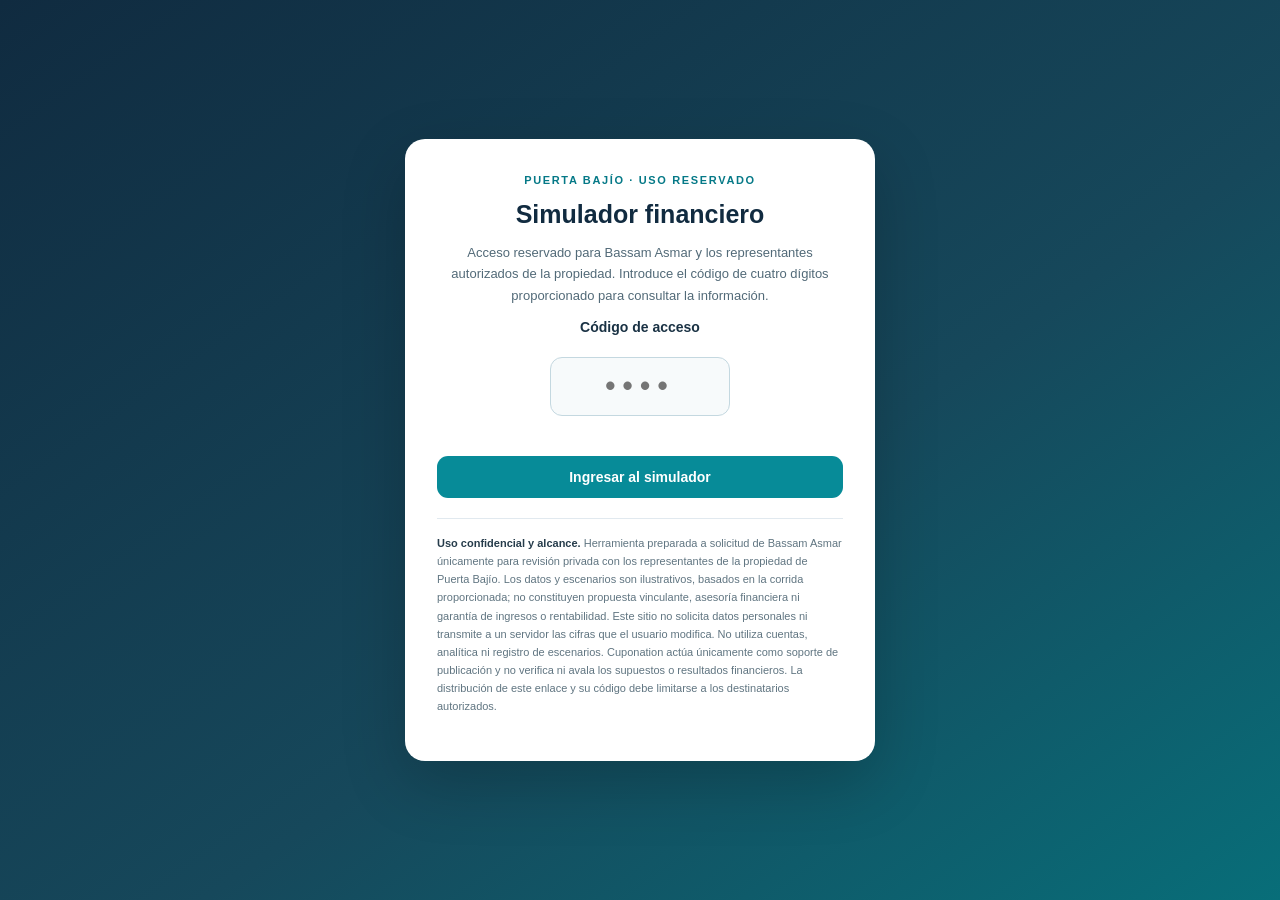
==== acceso-puerta-bajio/index.html @ e91fac0a "Publish gated Puerta Bajio simulator on fresh URL to avoid cached ungated version" ====
<!doctype html>
<html lang="es">
<head>
<meta charset="utf-8"/><meta name="viewport" content="width=device-width,initial-scale=1"/>
<meta name="theme-color" content="#102b40"/>
<title>Puerta Bajío | Simulador de Inversión Regus</title>
<style>
:root{--navy:#112b40;--teal:#08a6b5;--aqua:#dcf8f9;--ink:#1a3244;--muted:#697f8d;--border:#dbe6eb;--bg:#f4f8fa;--white:#fff;--green:#078466;--red:#d04d5e;--shadow:0 8px 32px rgba(15,53,76,.06)}
*{box-sizing:border-box}body{margin:0;color:var(--ink);font-family:Inter,Segoe UI,Arial,sans-serif;background:var(--bg);font-size:14px}button,input,select{font:inherit}button{cursor:pointer}header{background:var(--navy);color:white;padding:21px max(26px,calc((100vw - 1400px)/2));display:flex;gap:22px;align-items:center;justify-content:space-between;flex-wrap:wrap}header .tag{color:#b5e6e9;text-transform:uppercase;font-size:11px;font-weight:800;letter-spacing:.17em}header h1{font-size:23px;margin:5px 0 4px;font-weight:800}header p{color:#c7dce3;margin:0;font-size:13px}header .brand{font-size:24px;font-weight:800;letter-spacing:-1px;white-space:nowrap}header .brand span{color:#3bd5db}main{max-width:1450px;margin:auto;padding:24px 26px 65px}.toolbar{display:flex;align-items:center;justify-content:space-between;gap:16px;flex-wrap:wrap;margin-bottom:20px}.intro strong{font-size:17px}.intro p{margin:6px 0 0;color:var(--muted);font-size:13px}.buttons{display:flex;gap:8px;flex-wrap:wrap}.btn{background:white;color:var(--ink);border:1px solid var(--border);border-radius:9px;padding:10px 13px;font-weight:700}.btn:hover{border-color:var(--teal)}.btn.primary{background:var(--teal);color:white;border-color:var(--teal)}.layout{display:grid;grid-template-columns:345px minmax(0,1fr);gap:19px}.panel{background:white;border:1px solid var(--border);border-radius:14px;padding:20px;box-shadow:var(--shadow)}.sidebar{align-self:start}.side-head{display:flex;justify-content:space-between;align-items:center}.panel h2{font-size:16px;margin:0 0 16px}.eyebrow{font-size:11px;font-weight:800;text-transform:uppercase;letter-spacing:.09em;color:var(--teal);margin-bottom:12px}.control{margin:18px 0 23px}.control .head{display:flex;justify-content:space-between;align-items:center;gap:9px;margin-bottom:11px}.control label{font-weight:650}.value{color:var(--navy);font-weight:800;font-variant-numeric:tabular-nums;background:var(--aqua);padding:5px 8px;border-radius:6px;white-space:nowrap}input[type=range]{width:100%;accent-color:var(--teal);cursor:pointer}.range-label{display:flex;justify-content:space-between;color:#8395a1;font-size:11px;margin-top:4px}.hint{color:var(--muted);font-size:12px;line-height:1.5;margin:8px 0 0}.divider{border:0;border-top:1px solid var(--border);margin:24px 0}.scenario-buttons{display:grid;grid-template-columns:repeat(3,1fr);gap:7px}.scenario-buttons button{background:#f6fafb;border:1px solid var(--border);border-radius:8px;padding:9px 4px;color:var(--ink);font-weight:700;font-size:12px}.scenario-buttons button.active{background:var(--aqua);border-color:var(--teal);color:#007984}details{border-top:1px solid var(--border);margin-top:20px;padding-top:15px}summary{cursor:pointer;font-weight:750}.fine{font-size:11px;line-height:1.55;color:var(--muted)}.content{min-width:0}.kpis{display:grid;grid-template-columns:repeat(4,minmax(0,1fr));gap:13px;margin-bottom:17px}.kpi{background:white;border:1px solid var(--border);border-radius:14px;padding:18px 17px;min-height:129px;box-shadow:var(--shadow)}.kpi .label{font-size:12px;color:var(--muted);font-weight:650}.kpi .big{font-weight:850;letter-spacing:-.035em;font-size:25px;margin:11px 0 8px;white-space:nowrap}.kpi .sub{font-size:11px;color:#7b8b98}.positive{color:var(--green)}.negative{color:var(--red)}.comparison{background:#e9f7f7;border:1px solid #c3e9eb;border-radius:10px;padding:12px 15px;display:flex;gap:16px;align-items:center;justify-content:space-between;margin-bottom:16px;flex-wrap:wrap}.comparison strong{color:#007888}.split{display:grid;grid-template-columns:minmax(0,1.8fr) minmax(270px,1fr);gap:17px;margin-bottom:17px}.panel .subtitle{font-size:12px;color:var(--muted);margin:-8px 0 17px}#chart{display:block;width:100%;height:auto;max-height:330px;overflow:visible}#chart text{font-family:Segoe UI,Arial,sans-serif}.legend{display:flex;gap:18px;flex-wrap:wrap;margin-top:7px;font-size:12px;color:var(--muted)}.dot{display:inline-block;width:9px;height:9px;border-radius:50%;margin-right:6px}.stats-list{display:flex;flex-direction:column;gap:14px;margin-top:20px}.statline{display:flex;align-items:flex-start;justify-content:space-between;border-bottom:1px solid var(--border);padding-bottom:12px;gap:10px}.statline:last-child{border:0}.statline span{color:var(--muted)}.statline strong{text-align:right}.table-wrap{overflow-x:auto}.results{width:100%;border-collapse:collapse;white-space:nowrap;font-size:12px;font-variant-numeric:tabular-nums}.results th{background:#e8f4f6;text-align:right;padding:12px 12px;color:var(--navy);position:sticky;top:0}.results th:first-child,.results td:first-child{text-align:left;position:sticky;left:0;background:#fff;min-width:190px;z-index:1;font-weight:700}.results th:first-child{background:#e8f4f6}.results td{text-align:right;padding:10px 12px;border-bottom:1px solid #e8edef}.results tr.highlight td{background:#e8fbfa;font-weight:750}.results tr.highlight td:first-child{background:#e8fbfa}.results tr:last-child td{border-bottom:0}.note{font-size:12px;line-height:1.65;color:#627985;margin-top:14px}.pill{font-size:10px;font-weight:800;color:#147d86;background:#e6fafa;border-radius:20px;padding:5px 8px}.method{margin-top:17px;font-size:12px;line-height:1.7;color:#516a7a}.method summary{font-size:13px;color:var(--ink)}.info-alert{background:#fffaf0;border:1px solid #f0ddaa;border-radius:10px;padding:13px 16px;color:#65512c;line-height:1.5;margin-bottom:16px;font-size:12px}.error{background:#fff3f3;border:1px solid #f7dada;border-radius:8px;padding:11px 13px;color:#a13341;font-size:12px;margin-top:14px}.yeargrid{display:grid;grid-template-columns:repeat(2,1fr);gap:9px}.yearbox{border:1px solid var(--border);border-radius:8px;padding:10px}.yearbox label{display:flex;justify-content:space-between;font-size:11px}.yearbox input{margin-top:7px}footer{text-align:center;font-size:11px;color:var(--muted);margin-top:20px}@media(max-width:1150px){.layout{grid-template-columns:300px minmax(0,1fr)}.kpis{grid-template-columns:repeat(2,1fr)}.split{grid-template-columns:1fr}}@media(max-width:740px){header{padding:18px}main{padding:17px 13px 35px}.layout{grid-template-columns:1fr}.kpis{grid-template-columns:repeat(2,1fr)}.kpi{padding:14px 12px;min-height:116px}.kpi .big{font-size:22px}.sidebar{order:0}.content{order:1}.panel{padding:17px}.toolbar .buttons{width:100%}}@media print{header{background:#fff;color:#000;border-bottom:2px solid #09a6b5}.buttons,.sidebar,.scenario-buttons{display:none!important}.layout{display:block}main{padding:10px}.panel,.kpi{box-shadow:none}.content{width:100%}.kpi{break-inside:avoid}}

/* Acceso inicial: la información se oculta hasta ingresar el PIN */
body.locked>header,body.locked>main{display:none!important}
#accessScreen{display:none;min-height:100dvh;padding:24px;align-items:center;justify-content:center;background:linear-gradient(145deg,#102b40,#16485b 58%,#086e79)}
body.locked #accessScreen{display:flex}
.access-card{background:white;border-radius:20px;box-shadow:0 22px 65px rgba(0,0,0,.2);width:min(100%,470px);padding:35px 32px;text-align:center}
.access-mark{font-size:11px;letter-spacing:.15em;color:#057987;font-weight:850;text-transform:uppercase}
.access-card h1{margin:14px 0 8px;font-size:25px;color:#112b40}
.access-card p{font-size:13px;line-height:1.65;color:#526a78}
.access-pin{width:180px;max-width:100%;display:block;margin:22px auto 11px;border-radius:12px;border:1px solid #c4d8e0;background:#f7fafb;text-align:center;font-size:29px;font-weight:800;letter-spacing:.25em;padding:12px 8px;color:#112b40}
.access-pin:focus{outline:3px solid #9bdfe6;border-color:#068b9a}
.access-btn{display:block;width:100%;padding:13px 16px;background:#078b98;border:0;border-radius:11px;color:#fff;font-weight:800;font-size:14px}
#pinError{min-height:21px;margin:8px 0;color:#ad3545;font-size:12px}
.access-legal{text-align:left;border-top:1px solid #e1e9ef;margin-top:20px;padding-top:15px;font-size:11px!important;color:#607581!important}
.access-legal strong{color:#263c4b}
@media(max-width:500px){.access-card{padding:25px 20px}}
@media print{#accessScreen{display:none!important}}
</style></head>
<body class="locked">
<div id="accessScreen" role="region" aria-label="Acceso restringido al simulador">
  <div class="access-card">
    <div class="access-mark">Puerta Bajío · Uso reservado</div>
    <h1>Simulador financiero</h1>
    <p>Acceso reservado para Bassam Asmar y los representantes autorizados de la propiedad. Introduce el código de cuatro dígitos proporcionado para consultar la información.</p>
    <form id="accessForm" autocomplete="off">
      <label for="pinInput" style="font-weight:700;color:#1a3244">Código de acceso</label>
      <input class="access-pin" id="pinInput" type="password" inputmode="numeric" pattern="[0-9]{4}" maxlength="4" minlength="4" placeholder="••••" aria-describedby="pinError" required autocomplete="off"/>
      <div id="pinError" role="alert"></div>
      <button class="access-btn" type="submit">Ingresar al simulador</button>
    </form>
    <p class="access-legal"><strong>Uso confidencial y alcance.</strong> Herramienta preparada a solicitud de Bassam Asmar únicamente para revisión privada con los representantes de la propiedad de Puerta Bajío. Los datos y escenarios son ilustrativos, basados en la corrida proporcionada; no constituyen propuesta vinculante, asesoría financiera ni garantía de ingresos o rentabilidad. Este sitio no solicita datos personales ni transmite a un servidor las cifras que el usuario modifica. No utiliza cuentas, analítica ni registro de escenarios. Cuponation actúa únicamente como soporte de publicación y no verifica ni avala los supuestos o resultados financieros. La distribución de este enlace y su código debe limitarse a los destinatarios autorizados.</p>
  </div>
</div>
<header><div><div class="tag">Análisis interactivo · Puerta Bajío</div><h1>Simulador de inversión y sensibilidad</h1><p>Regus · Piso 4 · 953 m² · Proyección a 10 años · MXN</p></div><div class="brand">Puerta<span> Bajío</span></div></header>
<main><div class="toolbar"><div class="intro"><strong>Explora diferentes escenarios de inversión y ocupación</strong><p>Basado en el P&amp;L corregido de Puerta Bajío. El escenario base reproduce el documento; los cambios son sensibilidades ilustrativas.</p></div><div class="buttons"><button class="btn" id="resetBtn">↻ Restaurar P&amp;L</button><button class="btn" id="csvBtn">↓ Descargar CSV</button><button class="btn primary" onclick="window.print()">Imprimir / PDF</button></div></div>
<div class="layout"><aside class="panel sidebar"><div class="side-head"><h2>Variables del escenario</h2><span class="pill">EDITABLE</span></div><div class="eyebrow">Escenarios rápidos</div><div class="scenario-buttons"><button data-preset="cautious">Conservador</button><button class="active" data-preset="base">Base IWG</button><button data-preset="optimistic">Optimista</button></div>
<div class="control"><div class="head"><label for="occ1">Ocupación · Año 1</label><span class="value" id="vOcc1">57%</span></div><input type="range" id="occ1" min="15" max="95" step="0.5" value="57"><div class="range-label"><span>15%</span><span>95%</span></div></div>
<div class="control"><div class="head"><label for="occ2">Ocupación · Año 2</label><span class="value" id="vOcc2">80.5%</span></div><input type="range" id="occ2" min="25" max="95" step="0.5" value="80.5"><div class="range-label"><span>25%</span><span>95%</span></div></div>
<div class="control"><div class="head"><label for="occ3">Ocupación · Años 3–10</label><span class="value" id="vOcc3">82.5%</span></div><input type="range" id="occ3" min="30" max="95" step="0.5" value="82.5"><div class="range-label"><span>30%</span><span>95%</span></div><p class="hint">La ocupación promedio se usa como referencia por año; no equivale a una previsión de ventas aprobada. Puedes editar cada año abajo.</p></div>
<hr class="divider"/>
<div class="control"><div class="head"><label for="invest">Inversión inicial total</label><span class="value" id="vInvest">$17.45 M</span></div><input type="range" id="invest" min="9000" max="27000" step="100" value="17452"><div class="range-label"><span>$9.00 M</span><span>$27.00 M</span></div></div>
<input type="hidden" id="property" value="100"/><div class="hint" style="padding:12px 0">Los gastos de propiedad ya están descontados en el P&amp;L original de IWG. No necesitas modificarlos: ajusta la ocupación y la inversión para comparar la TIR. <details><summary>Ver gastos considerados en la corrida</summary><p>Año 1: $903,000 MXN. Incluye un supuesto de mantenimiento de $55 MXN/m²/mes ($628,980 anuales para 953 m²). El PDF no desglosa los $274,020 restantes, por lo que no se atribuyen a conceptos específicos.</p></details></div>
<details id="customYears"><summary>Ocupación personalizada por año</summary><p class="hint">Activa este modo para modificar los 10 años por separado.</p><p><label><input type="checkbox" id="customOn"/> Activar ocupación individual</label></p><div class="yeargrid" id="yearGrid"></div></details>
<details><summary>Cómo se calculan los escenarios</summary><p class="fine">La corrida base reproduce las cifras anuales publicadas en el PDF corregido, en miles de MXN, con diferencias de redondeo posibles. El PDF NO contiene fórmulas internas del modelo. En escenarios alternativos se asume lo siguiente: (1) ingresos de oficinas y servicios aumentan/disminuyen en la misma proporción que la ocupación; (2) costos recargables y comisiones de gestión se mueven con los ingresos; (3) 80% de gastos operativos permanecen fijos y 20% son sensibles a la ocupación; (4) los gastos de propiedad permanecen en los importes estimados originales del P&amp;L, sin modificación; (5) la inversión se realiza completa en año 0, sin financiamiento, impuestos adicionales ni valor de reventa. Estos supuestos son elecciones del simulador, NO fórmulas oficiales de IWG. Los cargos de propiedad incluyen una estimación de mantenimiento a $55 MXN por m² por mes, pero no se dispone aquí del desglose exacto de otros cargos.</p></details>
</aside>
<section class="content"><div class="info-alert"><strong>Lectura de resultados:</strong> “Base del P&amp;L” muestra cifras transcritas del documento de IWG. Cualquier cambio genera un <strong>escenario hipotético</strong>, no una nueva corrida validada por IWG.</div><div class="kpis"><div class="kpi"><div class="label">TIR anual estimada</div><div class="big" id="irr">—</div><div class="sub">Flujos netos años 0–10</div></div><div class="kpi"><div class="label">Flujo neto acumulado a 10 años</div><div class="big" id="cum">—</div><div class="sub">Después de la inversión inicial</div></div><div class="kpi"><div class="label">Promedio anual para el propietario</div><div class="big" id="annual">—</div><div class="sub">Antes de recuperar la inversión</div></div><div class="kpi"><div class="label">Recuperación de la inversión</div><div class="big" id="payback">—</div><div class="sub">Payback simple interpolado</div></div></div>
<div class="comparison"><span><strong id="scenarioLabel">Escenario base del P&amp;L</strong> · inversión inicial <span id="investmentBadge">$17.45 M</span></span><span>Variación vs. flujo acumulado base: <strong id="delta">$0.00 M</strong></span></div>
<div class="split"><div class="panel"><h2>Flujo acumulado del propietario</h2><p class="subtitle">Millones de pesos · Después de recuperar la inversión</p><svg id="chart" viewBox="0 0 740 330" role="img" aria-label="Gráfico del flujo acumulado anual"></svg><div class="legend"><span><i class="dot" style="background:#0aa6b5"></i>Escenario seleccionado</span><span><i class="dot" style="background:#8ca5b3"></i>P&amp;L base</span><span><i class="dot" style="background:#cbd9e0"></i>Punto de equilibrio</span></div></div><div class="panel"><h2>Indicadores del proyecto</h2><p class="subtitle">Resultados en 10 años, ajustados al escenario</p><div class="stats-list"><div class="statline"><span>Ingresos netos del cliente</span><strong id="clientTotal">—</strong></div><div class="statline"><span>Gastos de propiedad</span><strong id="propTotal">—</strong></div><div class="statline"><span>Flujo del propietario (10 años)</span><strong id="partnerTotal">—</strong></div><div class="statline"><span>Inversión inicial</span><strong id="investTotal">—</strong></div><div class="statline"><span>Rendimiento sobre la inversión (10 años)</span><strong id="roi">—</strong></div><div class="statline"><span>Flujo del propietario · Año 3</span><strong id="third">—</strong></div></div></div></div>
<div class="panel"><div style="display:flex;justify-content:space-between;gap:10px;align-items:center;flex-wrap:wrap"><h2>Detalle financiero por año</h2><span class="pill">Miles de MXN</span></div><p class="subtitle">Todas las cifras monetarias están en miles de MXN. Año 0 muestra la inversión; desplaza horizontalmente para ver los 10 años.</p><div class="table-wrap"><table class="results" id="resultTable"><thead></thead><tbody></tbody></table></div><p class="note">El P&amp;L contiene cifras redondeadas a miles de MXN. La TIR usa la inversión negativa en año 0 y los flujos Net Partner Cashflow de los años 1–10; no incluye financiación, valor de salida, impuestos externos al P&amp;L ni otra inversión de capital posterior. Los escenarios alternativos son aproximaciones y deben validarse con Finanzas de IWG.</p></div>
<details class="panel method"><summary>Fuente, hipótesis y limitaciones del simulador</summary><p><strong>Fuente:</strong> “P&amp;L corregido Puerta bajio p4.pdf”, hoja “IWG Illustrative Commercial Overview”, 953 m², Shell &amp; Core, periodo de 10 años. Se utilizan las cifras anuales mostradas en la hoja: ingresos brutos, costos operativos, costos recargables, costos de gestión, Client Net Revenue, Property Costs, Net Partner Cashflow e inversión inicial de $17,452,000 MXN.</p><p><strong>Ocupación base:</strong> 57% (año 1), 80.5% (año 2) y 82.5% (años 3–10), los puntos medios de los rangos del PDF. Los escenarios alternativos no son un pronóstico de IWG: recalculan ingresos mediante proporcionalidad respecto a la ocupación de referencia, sin incorporar cambios de tarifa por ocupación, mezcla de inventario, estacionalidad o contratos. Los Costos Recargables y Management Costs escalan con los ingresos y el 20% de los costos operativos escala con ocupación. Los gastos de propiedad corresponden a los importes anuales del PDF y se ajustan por el factor elegido. Las pequeñas diferencias entre líneas anuales del P&amp;L original se deben al redondeo del documento.</p><p><strong>Importante:</strong> Esta herramienta es un análisis orientativo de sensibilidad para discusión, no sustituye al modelo financiero editable original de IWG ni representa una garantía de rendimientos. Antes de basar una decisión de inversión en los escenarios, deben validarse los supuestos y resultados con el equipo financiero de IWG.</p></details>
</section></div><footer>Acceso reservado · Preparado a solicitud de Bassam Asmar para revisión del propietario · Sin recopilación de escenarios ni datos personales por esta página · Cálculos ilustrativos sin garantía de resultados. Cuponation no valida los supuestos financieros.</footer>
</main>
<script>
'use strict';
// Eliminar parámetros de seguimiento externos de la URL visible.
if (window.location.search || window.location.hash) {
  window.history.replaceState(null, '', window.location.pathname);
}
// Control de acceso visual en un sitio estático. No equivale a autenticación del servidor.
const accessForm=document.getElementById('accessForm');
const pinInput=document.getElementById('pinInput');
accessForm.addEventListener('submit',function(e){e.preventDefault();
  if(pinInput.value==='6384'){
    document.body.classList.remove('locked');
    document.getElementById('accessScreen').remove();
    pinInput.value='';
    window.scrollTo(0,0);
  }else{
    document.getElementById('pinError').textContent='Código incorrecto. Intenta nuevamente.';
    pinInput.value='';pinInput.focus();
  }
});

// Todos los importes base se expresan en miles de MXN, transcritos del P&L corregido.
const base={occupation:[57,80.5,82.5,82.5,82.5,82.5,82.5,82.5,82.5,82.5],office:[4522,7357,8384,9311,9651,10003,10369,10747,11139,11546],services:[854,1411,1649,1843,1911,1980,2053,2128,2205,2286],gross:[5376,8768,10034,11155,11562,11984,12421,12875,13344,13832],operating:[1272,1383,1452,1520,1575,1633,1693,1754,1818,1885],recharge:[135,220,251,278,288,299,310,321,333,345],management:[860,1403,1605,1785,1850,1917,1987,2060,2135,2213],client:[3108,5763,6726,7572,7848,8134,8431,8739,9058,9389],property:[903,936,970,1006,1042,1080,1120,1161,1203,1247],partner:[2205,4827,5756,6566,6806,7054,7312,7578,7855,8142],investment:17452};
const fmt=new Intl.NumberFormat('es-MX',{maximumFractionDigits:0}),fmt1=new Intl.NumberFormat('es-MX',{maximumFractionDigits:1});
const el=id=>document.getElementById(id), val=id=>+el(id).value;
const moneyM=v=>(v<0?'−':'')+'$'+Math.abs(v/1000).toLocaleString('es-MX',{minimumFractionDigits:2,maximumFractionDigits:2})+' M';
const num=v=>(v<0?'('+fmt.format(Math.abs(v))+')':fmt.format(v));
let custom=[...base.occupation],scenario='base';
function buildYearGrid(){el('yearGrid').innerHTML=Array.from({length:10},(_,i)=>`<div class="yearbox"><label>Año ${i+1}<strong id="cyv${i}">${custom[i]}%</strong></label><input aria-label="Ocupación año ${i+1}" type="range" id="cy${i}" min="15" max="95" step="0.5" value="${custom[i]}"></div>`).join('');for(let i=0;i<10;i++){el('cy'+i).addEventListener('input',()=>{custom[i]=+el('cy'+i).value;el('cyv'+i).textContent=custom[i]+'%';scenario='custom';updatePreset();update()})}}
function currentOcc(){return el('customOn').checked?custom:[val('occ1'),val('occ2'),...Array(8).fill(val('occ3'))]}
function calculate(){let o=currentOcc(),p=val('property')/100,inv=val('invest');let rows=[];let cumulative=-inv;rows.push({year:0,cumulative,cashflow:-inv,investmentOut:inv});for(let i=0;i<10;i++){let factor=o[i]/base.occupation[i],delta=factor-1,gross=base.gross[i]*factor,operating=base.operating[i]*(.8+.2*factor),recharge=base.recharge[i]*factor,management=base.management[i]*factor,client=base.client[i]+(gross-base.gross[i])-(operating-base.operating[i])-(recharge-base.recharge[i])-(management-base.management[i]);let property=base.property[i]*p,partner=base.partner[i]+(client-base.client[i])-(property-base.property[i]);cumulative+=partner;rows.push({year:i+1,occupancy:o[i],gross,operating,recharge,management,client,property,partner,cashflow:partner,cumulative})}return rows}
function irr(flows){let npv=r=>flows.reduce((s,f,i)=>s+f/Math.pow(1+r,i),0);let lo=-.9999,hi=1;while(npv(hi)>0&&hi<1e5)hi=hi*2+1;if(npv(lo)*npv(hi)>0)return null;for(let i=0;i<180;i++){let m=(lo+hi)/2;if(npv(m)>0)lo=m;else hi=m}return(lo+hi)/2}
function payback(rows){for(let i=1;i<rows.length;i++)if(rows[i].cumulative>=0){let a=rows[i-1].cumulative,b=rows[i].cumulative;return i-1+(-a)/(b-a)}return null}
const sum=(arr,key)=>arr.slice(1).reduce((s,r)=>s+r[key],0);
function draw(rows){let svg=el('chart'),w=740,h=330,L=58,R=15,T=17,B=45;let baseCum=-base.investment,baseValues=[baseCum];base.partner.forEach(v=>{baseCum+=v;baseValues.push(baseCum)});let values=rows.map(r=>r.cumulative),yMin=Math.min(0,...values,...baseValues),yMax=Math.max(0,...values,...baseValues),pad=(yMax-yMin)*.09||1000;yMin-=pad;yMax+=pad;let x=i=>L+(w-L-R)*i/10,y=v=>T+(h-T-B)*(1-(v-yMin)/(yMax-yMin));let path=a=>a.map((v,i)=>(i?'L':'M')+x(i).toFixed(1)+','+y(v).toFixed(1)).join(' ');let s='';for(let i=0;i<=4;i++){let v=yMin+(yMax-yMin)*i/4,yy=y(v);s+=`<line x1="${L}" y1="${yy}" x2="${w-R}" y2="${yy}" stroke="#e2ebef"/><text x="${L-10}" y="${yy+4}" text-anchor="end" fill="#79909b" font-size="12">${(v/1000).toFixed(0)}M</text>`}for(let i=0;i<=10;i++)s+=`<text x="${x(i)}" y="${h-15}" text-anchor="middle" fill="#78929e" font-size="12">${i}</text>`;if(yMin<0&&yMax>0)s+=`<line x1="${L}" y1="${y(0)}" x2="${w-R}" y2="${y(0)}" stroke="#8e9fa9" stroke-dasharray="5 4"/>`;s+=`<path d="${path(baseValues)}" stroke="#97a9b6" stroke-width="3" stroke-dasharray="7 6" fill="none"/><path d="${path(values)}" stroke="#079daa" stroke-width="4" fill="none" stroke-linejoin="round"/>`;values.forEach((v,i)=>s+=`<circle cx="${x(i)}" cy="${y(v)}" r="3.8" fill="#fff" stroke="#079daa" stroke-width="2"><title>Año ${i}: ${moneyM(v)}</title></circle>`);s+=`<text x="${w/2}" y="${h-1}" text-anchor="middle" fill="#7a8f9b" font-size="12">Año</text>`;svg.innerHTML=s}
function updatePreset(){document.querySelectorAll('[data-preset]').forEach(b=>b.classList.toggle('active',scenario===b.dataset.preset))}
function update(){const rows=calculate(),irrValue=irr(rows.map(r=>r.cashflow)),pb=payback(rows),annual=sum(rows,'partner')/10,total=sum(rows,'partner'),cTotal=sum(rows,'client'),pTotal=sum(rows,'property'),invest=val('invest'),baseCum=base.partner.reduce((a,b)=>a+b,0)-base.investment,delta=rows[10].cumulative-baseCum;el('vOcc1').textContent=val('occ1')+'%';el('vOcc2').textContent=val('occ2')+'%';el('vOcc3').textContent=val('occ3')+'%';el('vInvest').textContent=moneyM(invest);el('irr').textContent=irrValue===null?'N/D':(irrValue*100).toLocaleString('es-MX',{minimumFractionDigits:1,maximumFractionDigits:1})+'%';el('cum').textContent=moneyM(rows[10].cumulative);el('cum').className='big '+(rows[10].cumulative>=0?'positive':'negative');el('annual').textContent=moneyM(annual);el('payback').textContent=pb===null?'> 10 años':fmt1.format(pb)+' años';el('scenarioLabel').textContent=({base:'Escenario base del P&L',cautious:'Escenario conservador',optimistic:'Escenario optimista',custom:'Escenario personalizado'})[scenario];el('investmentBadge').textContent=moneyM(invest);el('delta').textContent=(delta>0?'+':'')+moneyM(delta);el('delta').className=delta>=0?'positive':'negative';el('clientTotal').textContent=moneyM(cTotal);el('propTotal').textContent=moneyM(pTotal);el('partnerTotal').textContent=moneyM(total);el('investTotal').textContent=moneyM(invest);el('roi').textContent=fmt1.format(rows[10].cumulative/invest*100)+'%';el('third').textContent=moneyM(rows[3].partner);draw(rows);renderTable(rows);window._latestRows=rows}
function renderTable(rows){let body=el('resultTable').querySelector('tbody'),head=el('resultTable').querySelector('thead');head.innerHTML='<tr><th>Concepto</th>'+Array.from({length:11},(_,i)=>`<th>Año ${i}</th>`).join('')+'<th>Total 10 años</th></tr>';let fields=[['Inversión inicial','investmentOut',false,true],['Ocupación','occupancy',true],['Ingresos brutos','gross'],['Costos operativos','operating',false,true],['Costos recargables','recharge',false,true],['Costos de gestión','management',false,true],['Client Net Revenue','client',false,false,true],['Gastos de propiedad','property',false,true],['Net Partner Cashflow','partner',false,false,true],['Flujo anual neto','cashflow',false,false,true],['Flujo acumulado','cumulative',false,false,true]];body.innerHTML=fields.map(([label,key,isPercent,isCost,isHighlight])=>{let t=rows.map((r,i)=>{let v=r[key];if(v===undefined)return'<td>—</td>';if(isPercent)return`<td>${fmt1.format(v)}%</td>`;return`<td>${num(isCost?-v:v)}</td>`}).join('');let total=isPercent?'—':key==='investmentOut'?num(-rows[0].investmentOut):key==='cashflow'||key==='cumulative'?num(rows[10].cumulative):key==='partner'?num(sum(rows,'partner')):num(sum(rows,key)*(isCost?-1:1));return`<tr class="${isHighlight?'highlight':''}"><td>${label}</td>${t}<td><strong>${total}</strong></td></tr>`}).join('')}
const presets={base:[57,80.5,82.5,17452],cautious:[45,65,70,20500],optimistic:[65,85,90,15500]};
function setPreset(p){let a=presets[p];['occ1','occ2','occ3','invest'].forEach((id,i)=>el(id).value=a[i]);el('customOn').checked=false;scenario=p;updatePreset();update()}
document.querySelectorAll('[data-preset]').forEach(b=>b.addEventListener('click',()=>setPreset(b.dataset.preset)));
['occ1','occ2','occ3','invest'].forEach(id=>el(id).addEventListener('input',()=>{el('customOn').checked=false;scenario='custom';updatePreset();update()}));
el('customOn').addEventListener('change',()=>{if(el('customOn').checked){custom=[val('occ1'),val('occ2'),...Array(8).fill(val('occ3'))];buildYearGrid()}scenario='custom';updatePreset();update()});
el('resetBtn').addEventListener('click',()=>{setPreset('base');custom=[...base.occupation];buildYearGrid()});
el('csvBtn').addEventListener('click',()=>{let rows=window._latestRows;let lines=[['Concepto',...rows.map(r=>'Año '+r.year)].join(',')];[['Inversión inicial (miles MXN)','investmentOut'],['Ocupación %','occupancy'],['Ingresos brutos (miles MXN)','gross'],['Costos operativos (miles MXN)','operating'],['Costos recargables (miles MXN)','recharge'],['Costos gestión (miles MXN)','management'],['Client Net Revenue (miles MXN)','client'],['Gastos propiedad (miles MXN)','property'],['Net Partner Cashflow (miles MXN)','partner'],['Flujo neto anual (miles MXN)','cashflow'],['Flujo acumulado (miles MXN)','cumulative']].forEach(([label,key])=>lines.push([label,...rows.map(r=>r[key]??'')].join(',')));let blob=new Blob(['\ufeff'+lines.join('\r\n')],{type:'text/csv;charset=utf-8'}),url=URL.createObjectURL(blob),a=document.createElement('a');a.href=url;a.download='Puerta_Bajio_escenario.csv';a.click();setTimeout(()=>URL.revokeObjectURL(url),500)});
buildYearGrid();update();
</script></body></html>
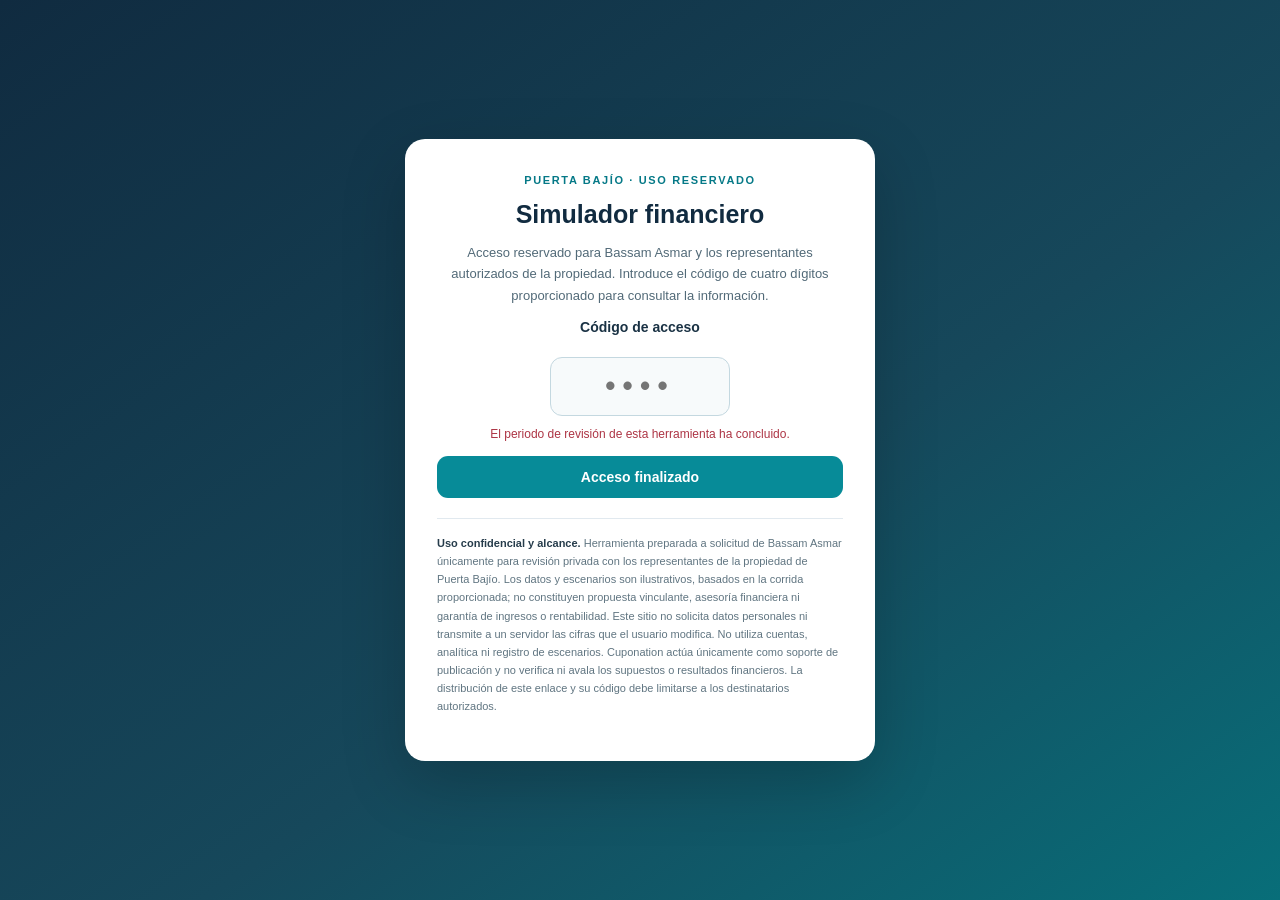
==== commit 7533052b: "Expire simulator access after November 2026 review period" ====
--- a/acceso-puerta-bajio/index.html
+++ b/acceso-puerta-bajio/index.html
@@ -41,7 +41,7 @@
   </div>
 </div>
 <header><div><div class="tag">Análisis interactivo · Puerta Bajío</div><h1>Simulador de inversión y sensibilidad</h1><p>Regus · Piso 4 · 953 m² · Proyección a 10 años · MXN</p></div><div class="brand">Puerta<span> Bajío</span></div></header>
-<main><div class="toolbar"><div class="intro"><strong>Explora diferentes escenarios de inversión y ocupación</strong><p>Basado en el P&amp;L corregido de Puerta Bajío. El escenario base reproduce el documento; los cambios son sensibilidades ilustrativas.</p></div><div class="buttons"><button class="btn" id="resetBtn">↻ Restaurar P&amp;L</button><button class="btn" id="csvBtn">↓ Descargar CSV</button><button class="btn primary" onclick="window.print()">Imprimir / PDF</button></div></div>
+<main><div class="toolbar"><div class="intro"><strong>Explora diferentes escenarios de inversión y ocupación</strong><p>Basado en el P&amp;L corregido de Puerta Bajío. El escenario base reproduce el documento; los cambios son sensibilidades ilustrativas.</p></div><div class="buttons"><button class="btn" id="resetBtn">↻ Restaurar P&amp;L</button><button class="btn" id="csvBtn">↓ Descargar Excel</button><button class="btn primary" onclick="window.print()">Imprimir / PDF</button></div></div>
 <div class="layout"><aside class="panel sidebar"><div class="side-head"><h2>Variables del escenario</h2><span class="pill">EDITABLE</span></div><div class="eyebrow">Escenarios rápidos</div><div class="scenario-buttons"><button data-preset="cautious">Conservador</button><button class="active" data-preset="base">Base IWG</button><button data-preset="optimistic">Optimista</button></div>
 <div class="control"><div class="head"><label for="occ1">Ocupación · Año 1</label><span class="value" id="vOcc1">57%</span></div><input type="range" id="occ1" min="15" max="95" step="0.5" value="57"><div class="range-label"><span>15%</span><span>95%</span></div></div>
 <div class="control"><div class="head"><label for="occ2">Ocupación · Año 2</label><span class="value" id="vOcc2">80.5%</span></div><input type="range" id="occ2" min="25" max="95" step="0.5" value="80.5"><div class="range-label"><span>25%</span><span>95%</span></div></div>
@@ -52,11 +52,11 @@
 <details id="customYears"><summary>Ocupación personalizada por año</summary><p class="hint">Activa este modo para modificar los 10 años por separado.</p><p><label><input type="checkbox" id="customOn"/> Activar ocupación individual</label></p><div class="yeargrid" id="yearGrid"></div></details>
 <details><summary>Cómo se calculan los escenarios</summary><p class="fine">La corrida base reproduce las cifras anuales publicadas en el PDF corregido, en miles de MXN, con diferencias de redondeo posibles. El PDF NO contiene fórmulas internas del modelo. En escenarios alternativos se asume lo siguiente: (1) ingresos de oficinas y servicios aumentan/disminuyen en la misma proporción que la ocupación; (2) costos recargables y comisiones de gestión se mueven con los ingresos; (3) 80% de gastos operativos permanecen fijos y 20% son sensibles a la ocupación; (4) los gastos de propiedad permanecen en los importes estimados originales del P&amp;L, sin modificación; (5) la inversión se realiza completa en año 0, sin financiamiento, impuestos adicionales ni valor de reventa. Estos supuestos son elecciones del simulador, NO fórmulas oficiales de IWG. Los cargos de propiedad incluyen una estimación de mantenimiento a $55 MXN por m² por mes, pero no se dispone aquí del desglose exacto de otros cargos.</p></details>
 </aside>
-<section class="content"><div class="info-alert"><strong>Lectura de resultados:</strong> “Base del P&amp;L” muestra cifras transcritas del documento de IWG. Cualquier cambio genera un <strong>escenario hipotético</strong>, no una nueva corrida validada por IWG.</div><div class="kpis"><div class="kpi"><div class="label">TIR anual estimada</div><div class="big" id="irr">—</div><div class="sub">Flujos netos años 0–10</div></div><div class="kpi"><div class="label">Flujo neto acumulado a 10 años</div><div class="big" id="cum">—</div><div class="sub">Después de la inversión inicial</div></div><div class="kpi"><div class="label">Promedio anual para el propietario</div><div class="big" id="annual">—</div><div class="sub">Antes de recuperar la inversión</div></div><div class="kpi"><div class="label">Recuperación de la inversión</div><div class="big" id="payback">—</div><div class="sub">Payback simple interpolado</div></div></div>
+<section class="content"><div class="info-alert"><strong>Lectura de resultados:</strong> “Base del P&amp;L” muestra cifras transcritas del documento de IWG. Cualquier cambio genera un <strong>escenario hipotético</strong>, no una nueva corrida validada por IWG.</div><div class="kpis"><div class="kpi"><div class="label">TIR anual estimada</div><div class="big" id="irr">—</div><div class="sub">Flujos netos años 0–10</div></div><div class="kpi"><div class="label">Flujo neto acumulado a 10 años</div><div class="big" id="cum">—</div><div class="sub">Después de la inversión inicial</div></div><div class="kpi"><div class="label">Promedio anual neto para el propietario</div><div class="big" id="annual">—</div><div class="sub">Net Partner Cashflow ÷ 10 · Después de gastos de propiedad y antes de descontar la inversión inicial</div></div><div class="kpi"><div class="label">Recuperación de la inversión</div><div class="big" id="payback">—</div><div class="sub">Payback simple interpolado</div></div></div>
 <div class="comparison"><span><strong id="scenarioLabel">Escenario base del P&amp;L</strong> · inversión inicial <span id="investmentBadge">$17.45 M</span></span><span>Variación vs. flujo acumulado base: <strong id="delta">$0.00 M</strong></span></div>
 <div class="split"><div class="panel"><h2>Flujo acumulado del propietario</h2><p class="subtitle">Millones de pesos · Después de recuperar la inversión</p><svg id="chart" viewBox="0 0 740 330" role="img" aria-label="Gráfico del flujo acumulado anual"></svg><div class="legend"><span><i class="dot" style="background:#0aa6b5"></i>Escenario seleccionado</span><span><i class="dot" style="background:#8ca5b3"></i>P&amp;L base</span><span><i class="dot" style="background:#cbd9e0"></i>Punto de equilibrio</span></div></div><div class="panel"><h2>Indicadores del proyecto</h2><p class="subtitle">Resultados en 10 años, ajustados al escenario</p><div class="stats-list"><div class="statline"><span>Ingresos netos del cliente</span><strong id="clientTotal">—</strong></div><div class="statline"><span>Gastos de propiedad</span><strong id="propTotal">—</strong></div><div class="statline"><span>Flujo del propietario (10 años)</span><strong id="partnerTotal">—</strong></div><div class="statline"><span>Inversión inicial</span><strong id="investTotal">—</strong></div><div class="statline"><span>Rendimiento sobre la inversión (10 años)</span><strong id="roi">—</strong></div><div class="statline"><span>Flujo del propietario · Año 3</span><strong id="third">—</strong></div></div></div></div>
 <div class="panel"><div style="display:flex;justify-content:space-between;gap:10px;align-items:center;flex-wrap:wrap"><h2>Detalle financiero por año</h2><span class="pill">Miles de MXN</span></div><p class="subtitle">Todas las cifras monetarias están en miles de MXN. Año 0 muestra la inversión; desplaza horizontalmente para ver los 10 años.</p><div class="table-wrap"><table class="results" id="resultTable"><thead></thead><tbody></tbody></table></div><p class="note">El P&amp;L contiene cifras redondeadas a miles de MXN. La TIR usa la inversión negativa en año 0 y los flujos Net Partner Cashflow de los años 1–10; no incluye financiación, valor de salida, impuestos externos al P&amp;L ni otra inversión de capital posterior. Los escenarios alternativos son aproximaciones y deben validarse con Finanzas de IWG.</p></div>
-<details class="panel method"><summary>Fuente, hipótesis y limitaciones del simulador</summary><p><strong>Fuente:</strong> “P&amp;L corregido Puerta bajio p4.pdf”, hoja “IWG Illustrative Commercial Overview”, 953 m², Shell &amp; Core, periodo de 10 años. Se utilizan las cifras anuales mostradas en la hoja: ingresos brutos, costos operativos, costos recargables, costos de gestión, Client Net Revenue, Property Costs, Net Partner Cashflow e inversión inicial de $17,452,000 MXN.</p><p><strong>Ocupación base:</strong> 57% (año 1), 80.5% (año 2) y 82.5% (años 3–10), los puntos medios de los rangos del PDF. Los escenarios alternativos no son un pronóstico de IWG: recalculan ingresos mediante proporcionalidad respecto a la ocupación de referencia, sin incorporar cambios de tarifa por ocupación, mezcla de inventario, estacionalidad o contratos. Los Costos Recargables y Management Costs escalan con los ingresos y el 20% de los costos operativos escala con ocupación. Los gastos de propiedad corresponden a los importes anuales del PDF y se ajustan por el factor elegido. Las pequeñas diferencias entre líneas anuales del P&amp;L original se deben al redondeo del documento.</p><p><strong>Importante:</strong> Esta herramienta es un análisis orientativo de sensibilidad para discusión, no sustituye al modelo financiero editable original de IWG ni representa una garantía de rendimientos. Antes de basar una decisión de inversión en los escenarios, deben validarse los supuestos y resultados con el equipo financiero de IWG.</p></details>
+<details class="panel method"><summary>Fuente, hipótesis y limitaciones del simulador</summary><p><strong>Fuente:</strong> “P&amp;L corregido Puerta bajio p4.pdf”, hoja “IWG Illustrative Commercial Overview”, 953 m², Shell &amp; Core, periodo de 10 años. Se utilizan las cifras anuales mostradas en la hoja: ingresos brutos, costos operativos, costos recargables, costos de gestión, Client Net Revenue, Property Costs, Net Partner Cashflow e inversión inicial de $17,452,000 MXN.</p><p><strong>Ocupación base:</strong> 57% (año 1), 80.5% (año 2) y 82.5% (años 3–10), los puntos medios de los rangos del PDF. Los escenarios alternativos no son un pronóstico de IWG: recalculan ingresos mediante proporcionalidad respecto a la ocupación de referencia, sin incorporar cambios de tarifa por ocupación, mezcla de inventario, estacionalidad o contratos. Los Costos Recargables y Management Costs escalan con los ingresos y el 20% de los costos operativos escala con ocupación. Los gastos de propiedad corresponden a los importes anuales estimados del PDF, se mantienen fijos en los escenarios y ya están descontados del Net Partner Cashflow. Las pequeñas diferencias entre líneas anuales del P&amp;L original se deben al redondeo del documento.</p><p><strong>Importante:</strong> Esta herramienta es un análisis orientativo de sensibilidad para discusión, no sustituye al modelo financiero editable original de IWG ni representa una garantía de rendimientos. Antes de basar una decisión de inversión en los escenarios, deben validarse los supuestos y resultados con el equipo financiero de IWG.</p></details>
 </section></div><footer>Acceso reservado · Preparado a solicitud de Bassam Asmar para revisión del propietario · Sin recopilación de escenarios ni datos personales por esta página · Cálculos ilustrativos sin garantía de resultados. Cuponation no valida los supuestos financieros.</footer>
 </main>
 <script>
@@ -68,7 +68,19 @@
 // Control de acceso visual en un sitio estático. No equivale a autenticación del servidor.
 const accessForm=document.getElementById('accessForm');
 const pinInput=document.getElementById('pinInput');
+// El acceso se cierra al concluir noviembre 2026 en la zona horaria de Ciudad de México.
+const isExpired=()=>{
+ const d=new Intl.DateTimeFormat('en-CA',{timeZone:'America/Mexico_City',year:'numeric',month:'2-digit',day:'2-digit'}).format(new Date());
+ return d>='2026-12-01';
+};
+if(isExpired()){
+ const input=document.getElementById('pinInput');
+ const button=accessForm.querySelector('button[type="submit"]');
+ input.disabled=true;button.disabled=true;button.textContent='Acceso finalizado';
+ document.getElementById('pinError').textContent='El periodo de revisión de esta herramienta ha concluido.';
+}
 accessForm.addEventListener('submit',function(e){e.preventDefault();
+  if(isExpired()){document.getElementById('pinError').textContent='El periodo de revisión ha concluido.';return;}
   if(pinInput.value==='6384'){
     document.body.classList.remove('locked');
     document.getElementById('accessScreen').remove();
@@ -103,6 +115,61 @@
 ['occ1','occ2','occ3','invest'].forEach(id=>el(id).addEventListener('input',()=>{el('customOn').checked=false;scenario='custom';updatePreset();update()}));
 el('customOn').addEventListener('change',()=>{if(el('customOn').checked){custom=[val('occ1'),val('occ2'),...Array(8).fill(val('occ3'))];buildYearGrid()}scenario='custom';updatePreset();update()});
 el('resetBtn').addEventListener('click',()=>{setPreset('base');custom=[...base.occupation];buildYearGrid()});
-el('csvBtn').addEventListener('click',()=>{let rows=window._latestRows;let lines=[['Concepto',...rows.map(r=>'Año '+r.year)].join(',')];[['Inversión inicial (miles MXN)','investmentOut'],['Ocupación %','occupancy'],['Ingresos brutos (miles MXN)','gross'],['Costos operativos (miles MXN)','operating'],['Costos recargables (miles MXN)','recharge'],['Costos gestión (miles MXN)','management'],['Client Net Revenue (miles MXN)','client'],['Gastos propiedad (miles MXN)','property'],['Net Partner Cashflow (miles MXN)','partner'],['Flujo neto anual (miles MXN)','cashflow'],['Flujo acumulado (miles MXN)','cumulative']].forEach(([label,key])=>lines.push([label,...rows.map(r=>r[key]??'')].join(',')));let blob=new Blob(['\ufeff'+lines.join('\r\n')],{type:'text/csv;charset=utf-8'}),url=URL.createObjectURL(blob),a=document.createElement('a');a.href=url;a.download='Puerta_Bajio_escenario.csv';a.click();setTimeout(()=>URL.revokeObjectURL(url),500)});
+async function exportExcel(){
+ const btn=el('csvBtn');btn.disabled=true;btn.textContent='Preparando Excel…';
+ try{
+   if(!window.XLSX){await new Promise((resolve,reject)=>{const sc=document.createElement('script');sc.src='https://cdn.jsdelivr.net/npm/xlsx@0.18.5/dist/xlsx.full.min.js';sc.onload=resolve;sc.onerror=()=>reject(new Error('No se pudo cargar el generador de Excel. Verifica tu conexión.'));document.head.appendChild(sc)})}
+   const XLSX=window.XLSX, rows=window._latestRows, annual=sum(rows,'partner')/10,inv=val('invest'),rate=irr(rows.map(x=>x.cashflow)),pb=payback(rows);
+   const name=({base:'Base IWG',cautious:'Conservador',optimistic:'Optimista',custom:'Personalizado'})[scenario]||'Personalizado';
+   const book=XLSX.utils.book_new();
+   const summary=[
+    ['PUERTA BAJÍO | ANÁLISIS FINANCIERO'],
+    ['Regus · Piso 4 · 953 m² · Escenario: '+name],
+    [],
+    ['INDICADOR','RESULTADO'],
+    ['Inversión inicial (MXN)',inv*1000],
+    ['Promedio anual neto para propietario (MXN)',annual*1000],
+    ['TIR anual estimada',rate],
+    ['Recuperación de inversión (años)',pb],
+    ['Client Net Revenue 10 años (MXN)',sum(rows,'client')*1000],
+    ['Gastos de propiedad 10 años (MXN)',sum(rows,'property')*1000],
+    ['Net Partner Cashflow 10 años (MXN)',sum(rows,'partner')*1000],
+    ['Flujo acumulado después de inversión (MXN)',rows[10].cumulative*1000],
+    [],
+    ['NOTAS'],
+    ['Promedio anual neto = Net Partner Cashflow / 10; después de gastos de propiedad y antes de recuperar la inversión inicial.'],
+    ['El modelo base se transcribe del P&L corregido. Escenarios alternativos son estimaciones y no están validados por IWG.'],
+    ['El archivo es una fotografía del escenario seleccionado al descargar, no la corrida original con fórmulas de IWG.'],
+    ['Uso reservado. Preparado a solicitud de Bassam Asmar para revisión del propietario. No constituye garantía de rentabilidad.']
+   ];
+   const ws1=XLSX.utils.aoa_to_sheet(summary);
+   ws1['!cols']=[{wch:90},{wch:25}];ws1['!merges']=[{s:{r:0,c:0},e:{r:0,c:1}},{s:{r:1,c:0},e:{r:1,c:1}}];
+   for(let i=5;i<=12;i++){const c=ws1['B'+i];if(c&&typeof c.v==='number')c.z=i===7?'0.0%':i===8?'0.0':'"$"#,##0;[Red]("$"#,##0)'}
+   const headers=['Concepto',...rows.map(r=>'Año '+r.year),'Total 10 años'];
+   const defs=[
+    ['Ocupación',r=>r.occupancy==null?null:r.occupancy/100,'percent'],
+    ['Ingresos brutos',r=>r.gross==null?null:r.gross*1000],
+    ['Costos operativos',r=>r.operating==null?null:-r.operating*1000],
+    ['Costos recargables',r=>r.recharge==null?null:-r.recharge*1000],
+    ['Costos de gestión',r=>r.management==null?null:-r.management*1000],
+    ['Client Net Revenue',r=>r.client==null?null:r.client*1000],
+    ['Gastos de propiedad',r=>r.property==null?null:-r.property*1000],
+    ['Net Partner Cashflow',r=>r.partner==null?null:r.partner*1000],
+    ['Inversión inicial',r=>r.year===0?-inv*1000:null],
+    ['Flujo neto anual',r=>r.cashflow*1000],
+    ['Flujo acumulado',r=>r.cumulative*1000]
+   ];
+   const detail=[['PUERTA BAJÍO | FLUJOS FINANCIEROS'],['Escenario: '+name+' | Importes en MXN, excepto ocupación'],[],headers];
+   defs.forEach(([label,get,type])=>{const vals=rows.map(get),total=type==='percent'||label==='Flujo acumulado'?null:label==='Flujo neto anual'?rows[10].cumulative*1000:vals.reduce((a,b)=>a+(b||0),0);detail.push([label,...vals,total])});
+   detail.push([],['Nota: Gastos de propiedad ya descontados del Net Partner Cashflow; no restarlos nuevamente.']);
+   const ws2=XLSX.utils.aoa_to_sheet(detail);ws2['!cols']=[{wch:33},...Array.from({length:12},()=>({wch:18}))];ws2['!merges']=[{s:{r:0,c:0},e:{r:0,c:12}},{s:{r:1,c:0},e:{r:1,c:12}}];
+   ws2['!autofilter']={ref:'A4:M15'};
+   for(let i=5;i<=15;i++)for(let j=1;j<=12;j++){const a=XLSX.utils.encode_cell({r:i-1,c:j}),c=ws2[a];if(c&&typeof c.v==='number')c.z=i===5?'0.0%':'"$"#,##0;[Red]("$"#,##0)'}
+   XLSX.utils.book_append_sheet(book,ws1,'Resumen');XLSX.utils.book_append_sheet(book,ws2,'Flujos 10 años');
+   XLSX.writeFile(book,'Puerta_Bajio_'+name.replace(/\s/g,'_')+'_escenario.xlsx',{compression:true});
+ }catch(err){alert(err.message||'No fue posible preparar el Excel.');}
+ finally{btn.disabled=false;btn.textContent='↓ Descargar Excel';}
+}
+el('csvBtn').addEventListener('click',exportExcel);
 buildYearGrid();update();
 </script></body></html>
